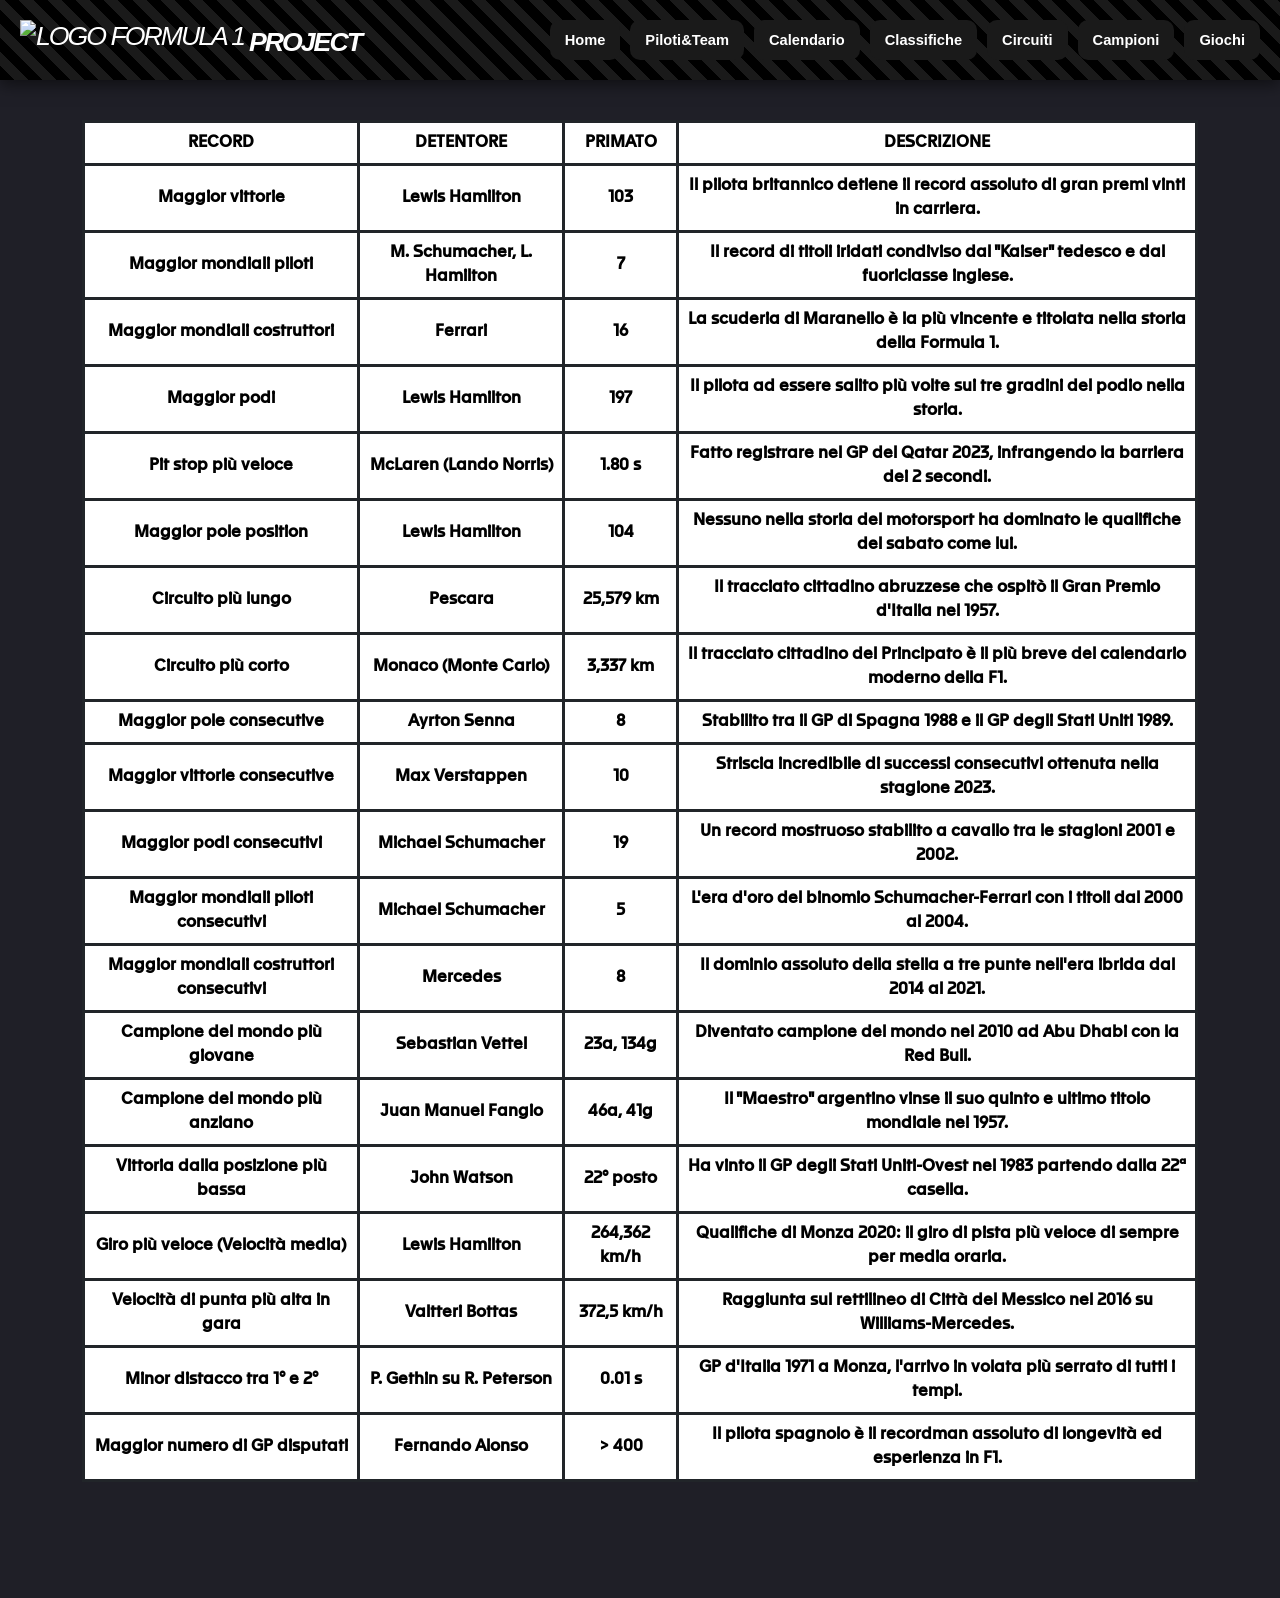
==== campioni.html @ f4c9b11f "Add files via upload" ====
<!DOCTYPE html>
<html lang="it">

<head>
    <meta charset="UTF-8">
    <meta name="viewport" content="width=device-width, initial-scale=1.0">
    <title>ScuderieF12026</title>
    <link href="https://cdn.jsdelivr.net/npm/bootstrap@5.3.8/dist/css/bootstrap.min.css" rel="stylesheet"
        integrity="sha384-sRIl4kxILFvY47J16cr9ZwB07vP4J8+LH7qKQnuqkuIAvNWLzeN8tE5YBujZqJLB" crossorigin="anonymous">
    <link rel="stylesheet" href="css/campioni.css">
</head>

<body>
    <header>
        <h1 class="titoloHeader">
            <img src="Img/f1LogoHeader.png" alt="Logo Formula 1" class="logo">
            <span>PROJECT</span>
        </h1>
        <nav>
            <ul>
                <li><a href="home.html">Home</a></li>
                <li><a href="scuderie.html">Piloti&Team</a></li>
                <li><a href="calendario.html">Calendario</a></li>
                <li><a href="classifiche.html">Classifiche</a></li>
                <li><a href="circuiti.html">Circuiti</a></li>
                <li><a href="campioni.html">Campioni</a></li>
                <li><a href="minigiochi.html">Giochi</a></li>
            </ul>
        </nav>
    </header>
    <div class="container" id="tabRecordCampioni">
        <table class="table table-hover align-middle text-center bg-white bg-opacity-50 border border-dark border-3">
            <thead class="table-group-divider border-bottom border-3 border-dark fw-bold text-uppercase">
                <tr>
                    <th scope="col" class="border border-dark border-3 text-black">RECORD</th>
                    <th scope="col" class="border border-dark border-3 text-black">DETENTORE</th>
                    <th scope="col" class="border border-dark border-3 text-black">PRIMATO</th>
                    <th scope="col" class="border border-dark border-3 text-black">DESCRIZIONE</th>
                </tr>
            </thead>
            <tbody class="table-group-divider">
                <tr>
                    <td class="fw-bold border border-dark border-3 text-black">Maggior vittorie</td>
                    <td class="border border-dark border-3 text-black">Lewis Hamilton</td>
                    <td class="fw-bold border border-dark border-3 text-black">103</td>
                    <td class="border border-dark border-3 text-black">Il pilota britannico detiene il record assoluto di gran premi vinti in carriera.</td>
                </tr>
                <tr>
                    <td class="fw-bold border border-dark border-3 text-black">Maggior mondiali piloti</td>
                    <td class="border border-dark border-3 text-black">M. Schumacher, L. Hamilton</td>
                    <td class="fw-bold border border-dark border-3 text-black">7</td>
                    <td class="border border-dark border-3 text-black">Il record di titoli iridati condiviso dal "Kaiser" tedesco e dal fuoriclasse inglese.</td>
                </tr>
                <tr>
                    <td class="fw-bold border border-dark border-3 text-black">Maggior mondiali costruttori</td>
                    <td class="border border-dark border-3 text-black">Ferrari</td>
                    <td class="fw-bold border border-dark border-3 text-black">16</td>
                    <td class="border border-dark border-3 text-black">La scuderia di Maranello è la più vincente e titolata nella storia della Formula 1.</td>
                </tr>
                <tr>
                    <td class="fw-bold border border-dark border-3 text-black">Maggior podi</td>
                    <td class="border border-dark border-3 text-black">Lewis Hamilton</td>
                    <td class="fw-bold border border-dark border-3 text-black">197</td>
                    <td class="border border-dark border-3 text-black">Il pilota ad essere salito più volte sui tre gradini del podio nella storia.</td>
                </tr>
                <tr>
                    <td class="fw-bold border border-dark border-3 text-black">Pit stop più veloce</td>
                    <td class="border border-dark border-3 text-black">McLaren (Lando Norris)</td>
                    <td class="fw-bold border border-dark border-3 text-black">1.80 s</td>
                    <td class="border border-dark border-3 text-black">Fatto registrare nel GP del Qatar 2023, infrangendo la barriera dei 2 secondi.</td>
                </tr>
                <tr>
                    <td class="fw-bold border border-dark border-3 text-black">Maggior pole position</td>
                    <td class="border border-dark border-3 text-black">Lewis Hamilton</td>
                    <td class="fw-bold border border-dark border-3 text-black">104</td>
                    <td class="border border-dark border-3 text-black">Nessuno nella storia del motorsport ha dominato le qualifiche del sabato come lui.</td>
                </tr>
                <tr>
                    <td class="fw-bold border border-dark border-3 text-black">Circuito più lungo</td>
                    <td class="border border-dark border-3 text-black">Pescara</td>
                    <td class="fw-bold border border-dark border-3 text-black">25,579 km</td>
                    <td class="border border-dark border-3 text-black">Il tracciato cittadino abruzzese che ospitò il Gran Premio d'Italia nel 1957.</td>
                </tr>
                <tr>
                    <td class="fw-bold border border-dark border-3 text-black">Circuito più corto</td>
                    <td class="border border-dark border-3 text-black">Monaco (Monte Carlo)</td>
                    <td class="fw-bold border border-dark border-3 text-black">3,337 km</td>
                    <td class="border border-dark border-3 text-black">Il tracciato cittadino del Principato è il più breve del calendario moderno della F1.</td>
                </tr>
                <tr>
                    <td class="fw-bold border border-dark border-3 text-black">Maggior pole consecutive</td>
                    <td class="border border-dark border-3 text-black">Ayrton Senna</td>
                    <td class="fw-bold border border-dark border-3 text-black">8</td>
                    <td class="border border-dark border-3 text-black">Stabilito tra il GP di Spagna 1988 e il GP degli Stati Uniti 1989.</td>
                </tr>
                <tr>
                    <td class="fw-bold border border-dark border-3 text-black">Maggior vittorie consecutive</td>
                    <td class="border border-dark border-3 text-black">Max Verstappen</td>
                    <td class="fw-bold border border-dark border-3 text-black">10</td>
                    <td class="border border-dark border-3 text-black">Striscia incredibile di successi consecutivi ottenuta nella stagione 2023.</td>
                </tr>
                <tr>
                    <td class="fw-bold border border-dark border-3 text-black">Maggior podi consecutivi</td>
                    <td class="border border-dark border-3 text-black">Michael Schumacher</td>
                    <td class="fw-bold border border-dark border-3 text-black">19</td>
                    <td class="border border-dark border-3 text-black">Un record mostruoso stabilito a cavallo tra le stagioni 2001 e 2002.</td>
                </tr>
                <tr>
                    <td class="fw-bold border border-dark border-3 text-black">Maggior mondiali piloti consecutivi</td>
                    <td class="border border-dark border-3 text-black">Michael Schumacher</td>
                    <td class="fw-bold border border-dark border-3 text-black">5</td>
                    <td class="border border-dark border-3 text-black">L'era d'oro del binomio Schumacher-Ferrari con i titoli dal 2000 al 2004.</td>
                </tr>
                <tr>
                    <td class="fw-bold border border-dark border-3 text-black">Maggior mondiali costruttori consecutivi</td>
                    <td class="border border-dark border-3 text-black">Mercedes</td>
                    <td class="fw-bold border border-dark border-3 text-black">8</td>
                    <td class="border border-dark border-3 text-black">Il dominio assoluto della stella a tre punte nell'era ibrida dal 2014 al 2021.</td>
                </tr>
                <tr>
                    <td class="fw-bold border border-dark border-3 text-black">Campione del mondo più giovane</td>
                    <td class="border border-dark border-3 text-black">Sebastian Vettel</td>
                    <td class="fw-bold border border-dark border-3 text-black">23a, 134g</td>
                    <td class="border border-dark border-3 text-black">Diventato campione del mondo nel 2010 ad Abu Dhabi con la Red Bull.</td>
                </tr>
                <tr>
                    <td class="fw-bold border border-dark border-3 text-black">Campione del mondo più anziano</td>
                    <td class="border border-dark border-3 text-black">Juan Manuel Fangio</td>
                    <td class="fw-bold border border-dark border-3 text-black">46a, 41g</td>
                    <td class="border border-dark border-3 text-black">Il "Maestro" argentino vinse il suo quinto e ultimo titolo mondiale nel 1957.</td>
                </tr>
                <tr>
                    <td class="fw-bold border border-dark border-3 text-black">Vittoria dalla posizione più bassa</td>
                    <td class="border border-dark border-3 text-black">John Watson</td>
                    <td class="fw-bold border border-dark border-3 text-black">22° posto</td>
                    <td class="border border-dark border-3 text-black">Ha vinto il GP degli Stati Uniti-Ovest nel 1983 partendo dalla 22ª casella.</td>
                </tr>
                <tr>
                    <td class="fw-bold border border-dark border-3 text-black">Giro più veloce (Velocità media)</td>
                    <td class="border border-dark border-3 text-black">Lewis Hamilton</td>
                    <td class="fw-bold border border-dark border-3 text-black">264,362 km/h</td>
                    <td class="border border-dark border-3 text-black">Qualifiche di Monza 2020: il giro di pista più veloce di sempre per media oraria.</td>
                </tr>
                <tr>
                    <td class="fw-bold border border-dark border-3 text-black">Velocità di punta più alta in gara</td>
                    <td class="border border-dark border-3 text-black">Valtteri Bottas</td>
                    <td class="fw-bold border border-dark border-3 text-black">372,5 km/h</td>
                    <td class="border border-dark border-3 text-black">Raggiunta sul rettilineo di Città del Messico nel 2016 su Williams-Mercedes.</td>
                </tr>
                <tr>
                    <td class="fw-bold border border-dark border-3 text-black">Minor distacco tra 1° e 2°</td>
                    <td class="border border-dark border-3 text-black">P. Gethin su R. Peterson</td>
                    <td class="fw-bold border border-dark border-3 text-black">0.01 s</td>
                    <td class="border border-dark border-3 text-black">GP d'Italia 1971 a Monza, l'arrivo in volata più serrato di tutti i tempi.</td>
                </tr>
                <tr>
                    <td class="fw-bold border border-dark border-3 text-black">Maggior numero di GP disputati</td>
                    <td class="border border-dark border-3 text-black">Fernando Alonso</td>
                    <td class="fw-bold border border-dark border-3 text-black">&gt; 400</td>
                    <td class="border border-dark border-3 text-black">Il pilota spagnolo è il recordman assoluto di longevità ed esperienza in F1.</td>
                </tr>
            </tbody>
        </table>
    </div>
    <script src="https://cdn.jsdelivr.net/npm/bootstrap@5.3.8/dist/js/bootstrap.bundle.min.js"
        integrity="sha384-FKyoEForCGlyvwx9Hj09JcYn3nv7wiPVlz7YYwJrWVcXK/BmnVDxM+D2scQbITxI"
        crossorigin="anonymous"></script>
</body>

</html>
---- css/campioni.css ----
* {
    margin: 0;
    padding: 0;
    box-sizing: border-box;
}

body {
    background-color: #1f1f27;
    color: white;
    font-weight: bold;
    padding-bottom: 100px;
}

@font-face { 
    font-family: 'Formula1Wide'; 
    src: url('../Font/Formula1-Wide_web_0.ttf') format('truetype'); 
    font-weight: normal; 
    font-style: normal; 
}

@font-face {
    font-family: 'txtTabCampioni';
    src: url('../Font/Apax-TAG-Heuer-Medium.ttf');
}

header {
    height: 80px;
    box-shadow: 0 5px 15px rgba(0,0,0,0.5);
    position: fixed;
    top: 0;
    left: 0;
    width: 100%;
    z-index: 1000;
    padding: 20px;
    display: flex;
    justify-content: space-between;
    align-items: center;
    background-color: #000000;
    background-image: repeating-linear-gradient(
        45deg,
        transparent,
        transparent 10px,
        rgba(255, 255, 255, 0.10) 10px,
        rgba(255, 255, 255, 0.10) 20px
    );
}

.logo {
    height: 40px;
}

.titoloHeader {
    color: white;
    font-family: 'Racing Sans One', sans-serif;
    text-transform: uppercase;
    font-style: italic;
    font-size: 20pt;
    letter-spacing: -2px;
    display: flex;
    align-items: center;
    gap: 5px;
    margin: 0 !important;
}

.titoloHeader span {
    position: relative;
    top: 1.5px;
    font-weight: bold !important;
}

ul {
    display: flex !important;
    list-style-type: none !important;
    gap: 10px !important;
    margin: 0 !important;
    padding: 0 !important;
}

li {
    height: 40px !important;
    padding: 0 15px !important;
    border-radius: 10px !important;
    background-color: #1a1a1a !important;
    display: flex !important;
    align-items: center !important;
    justify-content: center !important;
    transition: transform 0.2s, box-shadow 0.2s !important;
    width: auto !important;
}

li a {
    color: #FFFFFF !important;
    text-decoration: none !important;
    font-size: 11pt !important;
    width: 100% !important;
    text-align: center !important;
    display: block !important;
    font-family: sans-serif !important;
}

li:hover {
    transform: scale(1.05) !important;
    box-shadow: 0 10px 20px rgba(0,0,0,0.3) !important;
    cursor: pointer !important;
    background-color: #2a2a2a !important;
}

#tabRecordCampioni{
    margin-top: 120px;
    font-family: "txtTabCampioni", sans-serif;
}
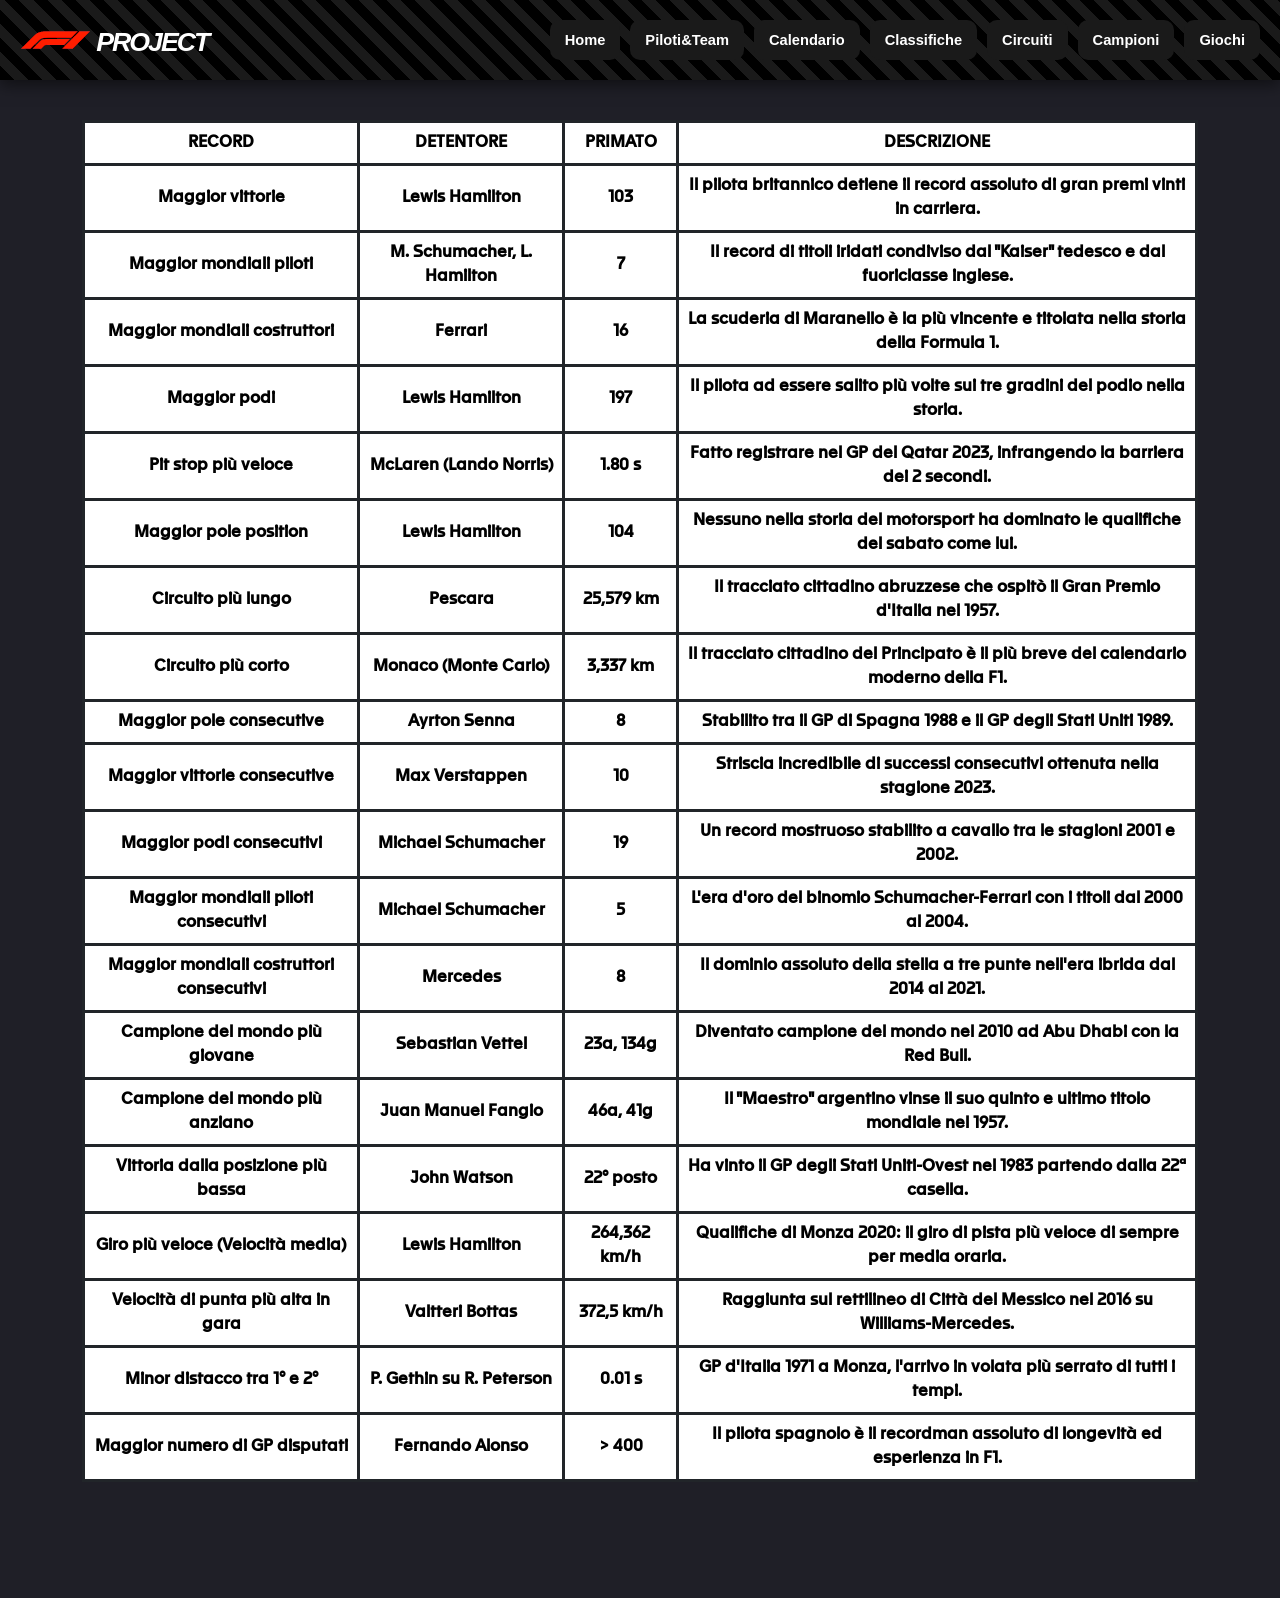
==== commit 3a17c40b: "Aggiornamento grafica" ====
--- a/campioni.html
+++ b/campioni.html
@@ -30,137 +30,137 @@
     </header>
     <div class="container" id="tabRecordCampioni">
         <table class="table table-hover align-middle text-center bg-white bg-opacity-50 border border-dark border-3">
-            <thead class="table-group-divider border-bottom border-3 border-dark fw-bold text-uppercase">
-                <tr>
-                    <th scope="col" class="border border-dark border-3 text-black">RECORD</th>
-                    <th scope="col" class="border border-dark border-3 text-black">DETENTORE</th>
-                    <th scope="col" class="border border-dark border-3 text-black">PRIMATO</th>
-                    <th scope="col" class="border border-dark border-3 text-black">DESCRIZIONE</th>
-                </tr>
-            </thead>
-            <tbody class="table-group-divider">
-                <tr>
-                    <td class="fw-bold border border-dark border-3 text-black">Maggior vittorie</td>
-                    <td class="border border-dark border-3 text-black">Lewis Hamilton</td>
-                    <td class="fw-bold border border-dark border-3 text-black">103</td>
-                    <td class="border border-dark border-3 text-black">Il pilota britannico detiene il record assoluto di gran premi vinti in carriera.</td>
-                </tr>
-                <tr>
-                    <td class="fw-bold border border-dark border-3 text-black">Maggior mondiali piloti</td>
-                    <td class="border border-dark border-3 text-black">M. Schumacher, L. Hamilton</td>
-                    <td class="fw-bold border border-dark border-3 text-black">7</td>
-                    <td class="border border-dark border-3 text-black">Il record di titoli iridati condiviso dal "Kaiser" tedesco e dal fuoriclasse inglese.</td>
-                </tr>
-                <tr>
-                    <td class="fw-bold border border-dark border-3 text-black">Maggior mondiali costruttori</td>
-                    <td class="border border-dark border-3 text-black">Ferrari</td>
-                    <td class="fw-bold border border-dark border-3 text-black">16</td>
-                    <td class="border border-dark border-3 text-black">La scuderia di Maranello è la più vincente e titolata nella storia della Formula 1.</td>
-                </tr>
-                <tr>
-                    <td class="fw-bold border border-dark border-3 text-black">Maggior podi</td>
-                    <td class="border border-dark border-3 text-black">Lewis Hamilton</td>
-                    <td class="fw-bold border border-dark border-3 text-black">197</td>
-                    <td class="border border-dark border-3 text-black">Il pilota ad essere salito più volte sui tre gradini del podio nella storia.</td>
-                </tr>
-                <tr>
-                    <td class="fw-bold border border-dark border-3 text-black">Pit stop più veloce</td>
-                    <td class="border border-dark border-3 text-black">McLaren (Lando Norris)</td>
-                    <td class="fw-bold border border-dark border-3 text-black">1.80 s</td>
-                    <td class="border border-dark border-3 text-black">Fatto registrare nel GP del Qatar 2023, infrangendo la barriera dei 2 secondi.</td>
-                </tr>
-                <tr>
-                    <td class="fw-bold border border-dark border-3 text-black">Maggior pole position</td>
-                    <td class="border border-dark border-3 text-black">Lewis Hamilton</td>
-                    <td class="fw-bold border border-dark border-3 text-black">104</td>
-                    <td class="border border-dark border-3 text-black">Nessuno nella storia del motorsport ha dominato le qualifiche del sabato come lui.</td>
-                </tr>
-                <tr>
-                    <td class="fw-bold border border-dark border-3 text-black">Circuito più lungo</td>
-                    <td class="border border-dark border-3 text-black">Pescara</td>
-                    <td class="fw-bold border border-dark border-3 text-black">25,579 km</td>
-                    <td class="border border-dark border-3 text-black">Il tracciato cittadino abruzzese che ospitò il Gran Premio d'Italia nel 1957.</td>
-                </tr>
-                <tr>
-                    <td class="fw-bold border border-dark border-3 text-black">Circuito più corto</td>
-                    <td class="border border-dark border-3 text-black">Monaco (Monte Carlo)</td>
-                    <td class="fw-bold border border-dark border-3 text-black">3,337 km</td>
-                    <td class="border border-dark border-3 text-black">Il tracciato cittadino del Principato è il più breve del calendario moderno della F1.</td>
-                </tr>
-                <tr>
-                    <td class="fw-bold border border-dark border-3 text-black">Maggior pole consecutive</td>
-                    <td class="border border-dark border-3 text-black">Ayrton Senna</td>
-                    <td class="fw-bold border border-dark border-3 text-black">8</td>
-                    <td class="border border-dark border-3 text-black">Stabilito tra il GP di Spagna 1988 e il GP degli Stati Uniti 1989.</td>
-                </tr>
-                <tr>
-                    <td class="fw-bold border border-dark border-3 text-black">Maggior vittorie consecutive</td>
-                    <td class="border border-dark border-3 text-black">Max Verstappen</td>
-                    <td class="fw-bold border border-dark border-3 text-black">10</td>
-                    <td class="border border-dark border-3 text-black">Striscia incredibile di successi consecutivi ottenuta nella stagione 2023.</td>
-                </tr>
-                <tr>
-                    <td class="fw-bold border border-dark border-3 text-black">Maggior podi consecutivi</td>
-                    <td class="border border-dark border-3 text-black">Michael Schumacher</td>
-                    <td class="fw-bold border border-dark border-3 text-black">19</td>
-                    <td class="border border-dark border-3 text-black">Un record mostruoso stabilito a cavallo tra le stagioni 2001 e 2002.</td>
-                </tr>
-                <tr>
-                    <td class="fw-bold border border-dark border-3 text-black">Maggior mondiali piloti consecutivi</td>
-                    <td class="border border-dark border-3 text-black">Michael Schumacher</td>
-                    <td class="fw-bold border border-dark border-3 text-black">5</td>
-                    <td class="border border-dark border-3 text-black">L'era d'oro del binomio Schumacher-Ferrari con i titoli dal 2000 al 2004.</td>
-                </tr>
-                <tr>
-                    <td class="fw-bold border border-dark border-3 text-black">Maggior mondiali costruttori consecutivi</td>
-                    <td class="border border-dark border-3 text-black">Mercedes</td>
-                    <td class="fw-bold border border-dark border-3 text-black">8</td>
-                    <td class="border border-dark border-3 text-black">Il dominio assoluto della stella a tre punte nell'era ibrida dal 2014 al 2021.</td>
-                </tr>
-                <tr>
-                    <td class="fw-bold border border-dark border-3 text-black">Campione del mondo più giovane</td>
-                    <td class="border border-dark border-3 text-black">Sebastian Vettel</td>
-                    <td class="fw-bold border border-dark border-3 text-black">23a, 134g</td>
-                    <td class="border border-dark border-3 text-black">Diventato campione del mondo nel 2010 ad Abu Dhabi con la Red Bull.</td>
-                </tr>
-                <tr>
-                    <td class="fw-bold border border-dark border-3 text-black">Campione del mondo più anziano</td>
-                    <td class="border border-dark border-3 text-black">Juan Manuel Fangio</td>
-                    <td class="fw-bold border border-dark border-3 text-black">46a, 41g</td>
-                    <td class="border border-dark border-3 text-black">Il "Maestro" argentino vinse il suo quinto e ultimo titolo mondiale nel 1957.</td>
-                </tr>
-                <tr>
-                    <td class="fw-bold border border-dark border-3 text-black">Vittoria dalla posizione più bassa</td>
-                    <td class="border border-dark border-3 text-black">John Watson</td>
-                    <td class="fw-bold border border-dark border-3 text-black">22° posto</td>
-                    <td class="border border-dark border-3 text-black">Ha vinto il GP degli Stati Uniti-Ovest nel 1983 partendo dalla 22ª casella.</td>
-                </tr>
-                <tr>
-                    <td class="fw-bold border border-dark border-3 text-black">Giro più veloce (Velocità media)</td>
-                    <td class="border border-dark border-3 text-black">Lewis Hamilton</td>
-                    <td class="fw-bold border border-dark border-3 text-black">264,362 km/h</td>
-                    <td class="border border-dark border-3 text-black">Qualifiche di Monza 2020: il giro di pista più veloce di sempre per media oraria.</td>
-                </tr>
-                <tr>
-                    <td class="fw-bold border border-dark border-3 text-black">Velocità di punta più alta in gara</td>
-                    <td class="border border-dark border-3 text-black">Valtteri Bottas</td>
-                    <td class="fw-bold border border-dark border-3 text-black">372,5 km/h</td>
-                    <td class="border border-dark border-3 text-black">Raggiunta sul rettilineo di Città del Messico nel 2016 su Williams-Mercedes.</td>
-                </tr>
-                <tr>
-                    <td class="fw-bold border border-dark border-3 text-black">Minor distacco tra 1° e 2°</td>
-                    <td class="border border-dark border-3 text-black">P. Gethin su R. Peterson</td>
-                    <td class="fw-bold border border-dark border-3 text-black">0.01 s</td>
-                    <td class="border border-dark border-3 text-black">GP d'Italia 1971 a Monza, l'arrivo in volata più serrato di tutti i tempi.</td>
-                </tr>
-                <tr>
-                    <td class="fw-bold border border-dark border-3 text-black">Maggior numero di GP disputati</td>
-                    <td class="border border-dark border-3 text-black">Fernando Alonso</td>
-                    <td class="fw-bold border border-dark border-3 text-black">&gt; 400</td>
-                    <td class="border border-dark border-3 text-black">Il pilota spagnolo è il recordman assoluto di longevità ed esperienza in F1.</td>
-                </tr>
-            </tbody>
-        </table>
+    <thead class="table-group-divider border-bottom border-3 border-dark fw-bold text-uppercase">
+        <tr>
+            <th scope="col" class="cella border border-dark border-3 text-black">RECORD</th>
+            <th scope="col" class="cella border border-dark border-3 text-black">DETENTORE</th>
+            <th scope="col" class="cella border border-dark border-3 text-black">PRIMATO</th>
+            <th scope="col" class="cella border border-dark border-3 text-black">DESCRIZIONE</th>
+        </tr>
+    </thead>
+    <tbody class="table-group-divider">
+        <tr>
+            <td class="cella fw-bold border border-dark border-3 text-black">Maggior vittorie</td>
+            <td class="cella border border-dark border-3 text-black">Lewis Hamilton</td>
+            <td class="cella fw-bold border border-dark border-3 text-black">103</td>
+            <td class="cella border border-dark border-3 text-black">Il pilota britannico detiene il record assoluto di gran premi vinti in carriera.</td>
+        </tr>
+        <tr>
+            <td class="cella fw-bold border border-dark border-3 text-black">Maggior mondiali piloti</td>
+            <td class="cella border border-dark border-3 text-black">M. Schumacher, L. Hamilton</td>
+            <td class="cella fw-bold border border-dark border-3 text-black">7</td>
+            <td class="cella border border-dark border-3 text-black">Il record di titoli iridati condiviso dal "Kaiser" tedesco e dal fuoriclasse inglese.</td>
+        </tr>
+        <tr>
+            <td class="cella fw-bold border border-dark border-3 text-black">Maggior mondiali costruttori</td>
+            <td class="cella border border-dark border-3 text-black">Ferrari</td>
+            <td class="cella fw-bold border border-dark border-3 text-black">16</td>
+            <td class="cella border border-dark border-3 text-black">La scuderia di Maranello è la più vincente e titolata nella storia della Formula 1.</td>
+        </tr>
+        <tr>
+            <td class="cella fw-bold border border-dark border-3 text-black">Maggior podi</td>
+            <td class="cella border border-dark border-3 text-black">Lewis Hamilton</td>
+            <td class="cella fw-bold border border-dark border-3 text-black">197</td>
+            <td class="cella border border-dark border-3 text-black">Il pilota ad essere salito più volte sui tre gradini del podio nella storia.</td>
+        </tr>
+        <tr>
+            <td class="cella fw-bold border border-dark border-3 text-black">Pit stop più veloce</td>
+            <td class="cella border border-dark border-3 text-black">McLaren (Lando Norris)</td>
+            <td class="cella fw-bold border border-dark border-3 text-black">1.80 s</td>
+            <td class="cella border border-dark border-3 text-black">Fatto registrare nel GP del Qatar 2023, infrangendo la barriera dei 2 secondi.</td>
+        </tr>
+        <tr>
+            <td class="cella fw-bold border border-dark border-3 text-black">Maggior pole position</td>
+            <td class="cella border border-dark border-3 text-black">Lewis Hamilton</td>
+            <td class="cella fw-bold border border-dark border-3 text-black">104</td>
+            <td class="cella border border-dark border-3 text-black">Nessuno nella storia del motorsport ha dominato le qualifiche del sabato come lui.</td>
+        </tr>
+        <tr>
+            <td class="cella fw-bold border border-dark border-3 text-black">Circuito più lungo</td>
+            <td class="cella border border-dark border-3 text-black">Pescara</td>
+            <td class="cella fw-bold border border-dark border-3 text-black">25,579 km</td>
+            <td class="cella border border-dark border-3 text-black">Il tracciato cittadino abruzzese che ospitò il Gran Premio d'Italia nel 1957.</td>
+        </tr>
+        <tr>
+            <td class="cella fw-bold border border-dark border-3 text-black">Circuito più corto</td>
+            <td class="cella border border-dark border-3 text-black">Monaco (Monte Carlo)</td>
+            <td class="cella fw-bold border border-dark border-3 text-black">3,337 km</td>
+            <td class="cella border border-dark border-3 text-black">Il tracciato cittadino del Principato è il più breve del calendario moderno della F1.</td>
+        </tr>
+        <tr>
+            <td class="cella fw-bold border border-dark border-3 text-black">Maggior pole consecutive</td>
+            <td class="cella border border-dark border-3 text-black">Ayrton Senna</td>
+            <td class="cella fw-bold border border-dark border-3 text-black">8</td>
+            <td class="cella border border-dark border-3 text-black">Stabilito tra il GP di Spagna 1988 e il GP degli Stati Uniti 1989.</td>
+        </tr>
+        <tr>
+            <td class="cella fw-bold border border-dark border-3 text-black">Maggior vittorie consecutive</td>
+            <td class="cella border border-dark border-3 text-black">Max Verstappen</td>
+            <td class="cella fw-bold border border-dark border-3 text-black">10</td>
+            <td class="cella border border-dark border-3 text-black">Striscia incredibile di successi consecutivi ottenuta nella stagione 2023.</td>
+        </tr>
+        <tr>
+            <td class="cella fw-bold border border-dark border-3 text-black">Maggior podi consecutivi</td>
+            <td class="cella border border-dark border-3 text-black">Michael Schumacher</td>
+            <td class="cella fw-bold border border-dark border-3 text-black">19</td>
+            <td class="cella border border-dark border-3 text-black">Un record mostruoso stabilito a cavallo tra le stagioni 2001 e 2002.</td>
+        </tr>
+        <tr>
+            <td class="cella fw-bold border border-dark border-3 text-black">Maggior mondiali piloti consecutivi</td>
+            <td class="cella border border-dark border-3 text-black">Michael Schumacher</td>
+            <td class="cella fw-bold border border-dark border-3 text-black">5</td>
+            <td class="cella border border-dark border-3 text-black">L'era d'oro del binomio Schumacher-Ferrari con i titoli dal 2000 al 2004.</td>
+        </tr>
+        <tr>
+            <td class="cella fw-bold border border-dark border-3 text-black">Maggior mondiali costruttori consecutivi</td>
+            <td class="cella border border-dark border-3 text-black">Mercedes</td>
+            <td class="cella fw-bold border border-dark border-3 text-black">8</td>
+            <td class="cella border border-dark border-3 text-black">Il dominio assoluto della stella a tre punte nell'era ibrida dal 2014 al 2021.</td>
+        </tr>
+        <tr>
+            <td class="cella fw-bold border border-dark border-3 text-black">Campione del mondo più giovane</td>
+            <td class="cella border border-dark border-3 text-black">Sebastian Vettel</td>
+            <td class="cella fw-bold border border-dark border-3 text-black">23a, 134g</td>
+            <td class="cella border border-dark border-3 text-black">Diventato campione del mondo nel 2010 ad Abu Dhabi con la Red Bull.</td>
+        </tr>
+        <tr>
+            <td class="cella fw-bold border border-dark border-3 text-black">Campione del mondo più anziano</td>
+            <td class="cella border border-dark border-3 text-black">Juan Manuel Fangio</td>
+            <td class="cella fw-bold border border-dark border-3 text-black">46a, 41g</td>
+            <td class="cella border border-dark border-3 text-black">Il "Maestro" argentino vinse il suo quinto e ultimo titolo mondiale nel 1957.</td>
+        </tr>
+        <tr>
+            <td class="cella fw-bold border border-dark border-3 text-black">Vittoria dalla posizione più bassa</td>
+            <td class="cella border border-dark border-3 text-black">John Watson</td>
+            <td class="cella fw-bold border border-dark border-3 text-black">22° posto</td>
+            <td class="cella border border-dark border-3 text-black">Ha vinto il GP degli Stati Uniti-Ovest nel 1983 partendo dalla 22ª casella.</td>
+        </tr>
+        <tr>
+            <td class="cella fw-bold border border-dark border-3 text-black">Giro più veloce (Velocità media)</td>
+            <td class="cella border border-dark border-3 text-black">Lewis Hamilton</td>
+            <td class="cella fw-bold border border-dark border-3 text-black">264,362 km/h</td>
+            <td class="cella border border-dark border-3 text-black">Qualifiche di Monza 2020: il giro di pista più veloce di sempre per media oraria.</td>
+        </tr>
+        <tr>
+            <td class="cella fw-bold border border-dark border-3 text-black">Velocità di punta più alta in gara</td>
+            <td class="cella border border-dark border-3 text-black">Valtteri Bottas</td>
+            <td class="cella fw-bold border border-dark border-3 text-black">372,5 km/h</td>
+            <td class="cella border border-dark border-3 text-black">Raggiunta sul rettilineo di Città del Messico nel 2016 su Williams-Mercedes.</td>
+        </tr>
+        <tr>
+            <td class="cella fw-bold border border-dark border-3 text-black">Minor distacco tra 1° e 2°</td>
+            <td class="cella border border-dark border-3 text-black">P. Gethin su R. Peterson</td>
+            <td class="cella fw-bold border border-dark border-3 text-black">0.01 s</td>
+            <td class="cella border border-dark border-3 text-black">GP d'Italia 1971 a Monza, l'arrivo in volata più serrato di tutti i tempi.</td>
+        </tr>
+        <tr>
+            <td class="cella fw-bold border border-dark border-3 text-black">Maggior numero di GP disputati</td>
+            <td class="cella border border-dark border-3 text-black">Fernando Alonso</td>
+            <td class="cella fw-bold border border-dark border-3 text-black">&gt; 400</td>
+            <td class="cella border border-dark border-3 text-black">Il pilota spagnolo è il recordman assoluto di longevità ed esperienza in F1.</td>
+        </tr>
+    </tbody>
+</table>
     </div>
     <script src="https://cdn.jsdelivr.net/npm/bootstrap@5.3.8/dist/js/bootstrap.bundle.min.js"
         integrity="sha384-FKyoEForCGlyvwx9Hj09JcYn3nv7wiPVlz7YYwJrWVcXK/BmnVDxM+D2scQbITxI"
--- a/css/campioni.css
+++ b/css/campioni.css
@@ -108,4 +108,16 @@
 #tabRecordCampioni{
     margin-top: 120px;
     font-family: "txtTabCampioni", sans-serif;
+}
+
+tbody tr {
+    transition: transform 0.2s ease;
+}
+
+tbody tr:hover {
+    transform: scale(1.03);
+}
+
+tbody tr:hover .cella {
+    color: red !important;
 }
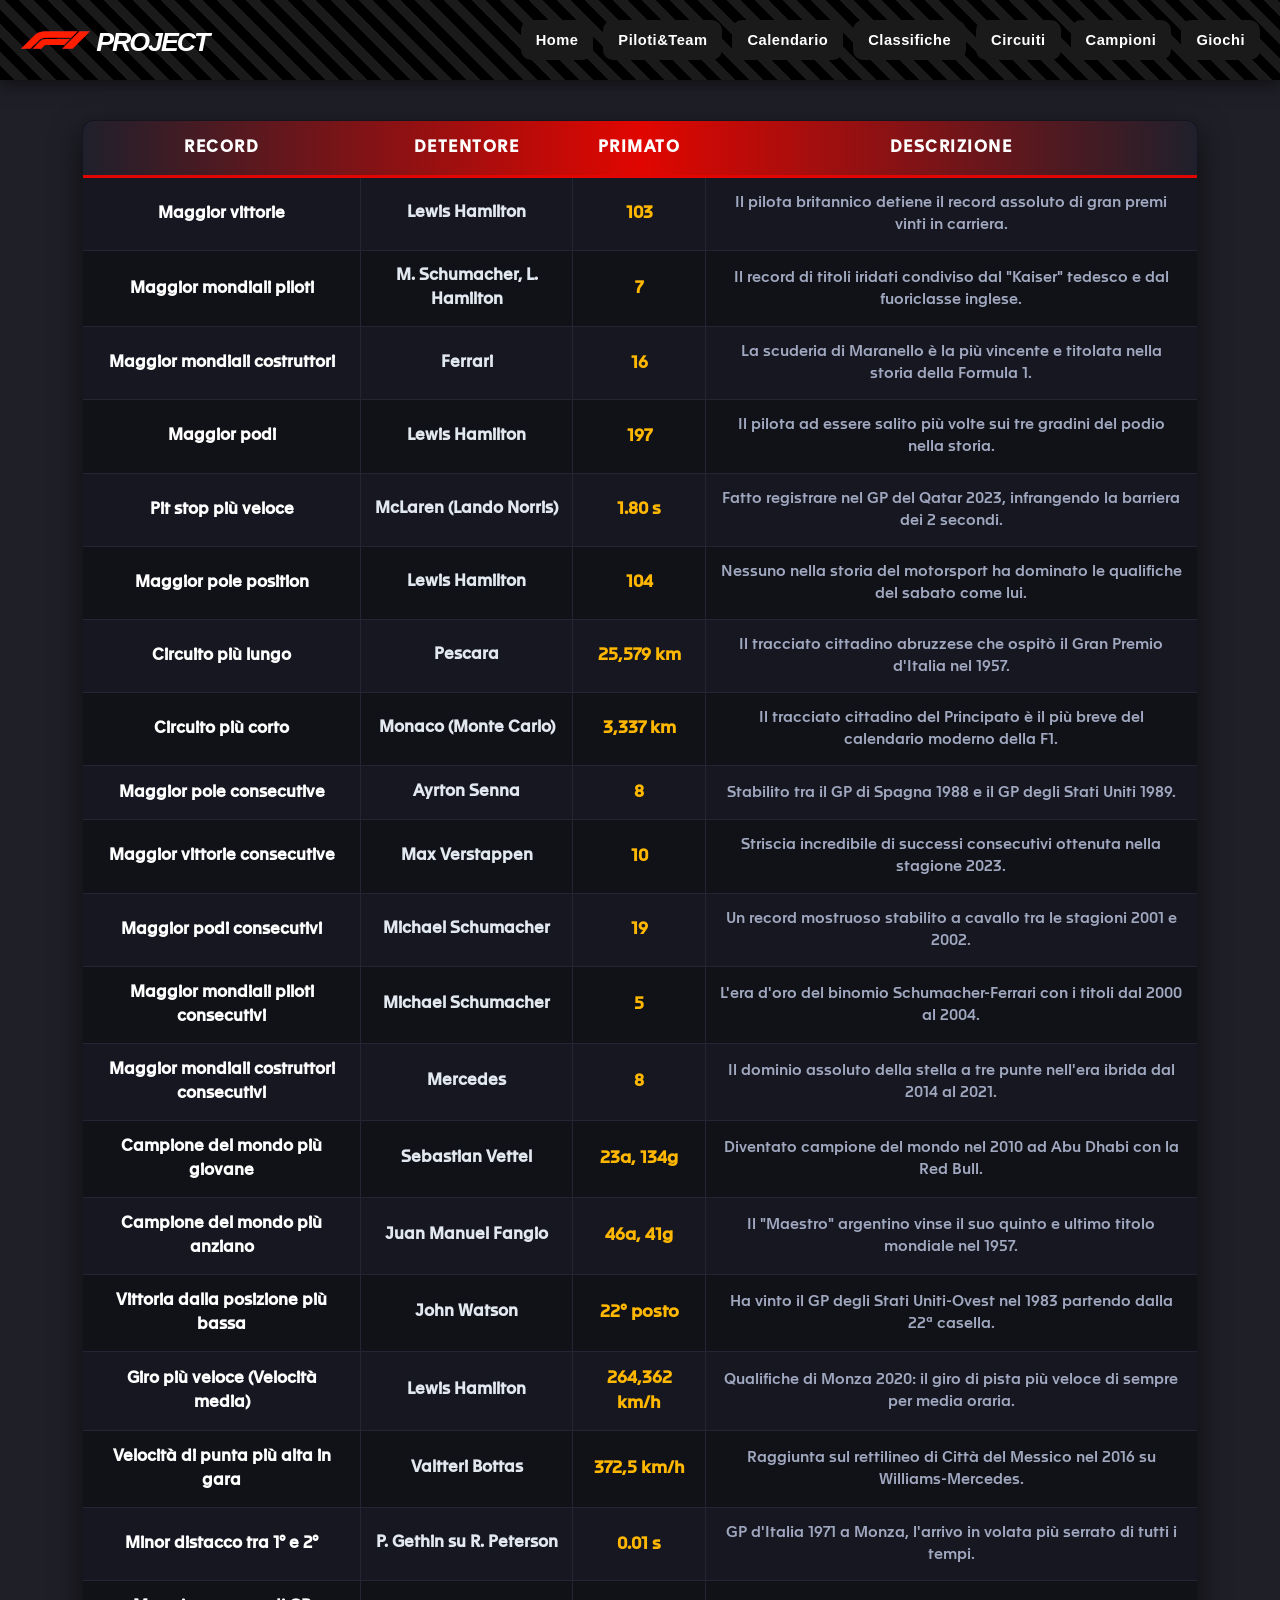
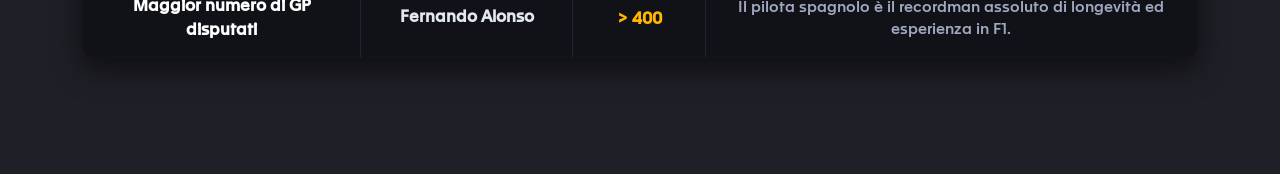
==== commit 69a3b2c2: "Conclusione aggiornamento grafica 2 + correzioni logiche html" ====
--- a/campioni.html
+++ b/campioni.html
@@ -4,7 +4,7 @@
 <head>
     <meta charset="UTF-8">
     <meta name="viewport" content="width=device-width, initial-scale=1.0">
-    <title>ScuderieF12026</title>
+    <title>ScuderieF12026 - Campioni</title>
     <link href="https://cdn.jsdelivr.net/npm/bootstrap@5.3.8/dist/css/bootstrap.min.css" rel="stylesheet"
         integrity="sha384-sRIl4kxILFvY47J16cr9ZwB07vP4J8+LH7qKQnuqkuIAvNWLzeN8tE5YBujZqJLB" crossorigin="anonymous">
     <link rel="stylesheet" href="css/campioni.css">
@@ -28,140 +28,142 @@
             </ul>
         </nav>
     </header>
+
     <div class="container" id="tabRecordCampioni">
-        <table class="table table-hover align-middle text-center bg-white bg-opacity-50 border border-dark border-3">
-    <thead class="table-group-divider border-bottom border-3 border-dark fw-bold text-uppercase">
-        <tr>
-            <th scope="col" class="cella border border-dark border-3 text-black">RECORD</th>
-            <th scope="col" class="cella border border-dark border-3 text-black">DETENTORE</th>
-            <th scope="col" class="cella border border-dark border-3 text-black">PRIMATO</th>
-            <th scope="col" class="cella border border-dark border-3 text-black">DESCRIZIONE</th>
-        </tr>
-    </thead>
-    <tbody class="table-group-divider">
-        <tr>
-            <td class="cella fw-bold border border-dark border-3 text-black">Maggior vittorie</td>
-            <td class="cella border border-dark border-3 text-black">Lewis Hamilton</td>
-            <td class="cella fw-bold border border-dark border-3 text-black">103</td>
-            <td class="cella border border-dark border-3 text-black">Il pilota britannico detiene il record assoluto di gran premi vinti in carriera.</td>
-        </tr>
-        <tr>
-            <td class="cella fw-bold border border-dark border-3 text-black">Maggior mondiali piloti</td>
-            <td class="cella border border-dark border-3 text-black">M. Schumacher, L. Hamilton</td>
-            <td class="cella fw-bold border border-dark border-3 text-black">7</td>
-            <td class="cella border border-dark border-3 text-black">Il record di titoli iridati condiviso dal "Kaiser" tedesco e dal fuoriclasse inglese.</td>
-        </tr>
-        <tr>
-            <td class="cella fw-bold border border-dark border-3 text-black">Maggior mondiali costruttori</td>
-            <td class="cella border border-dark border-3 text-black">Ferrari</td>
-            <td class="cella fw-bold border border-dark border-3 text-black">16</td>
-            <td class="cella border border-dark border-3 text-black">La scuderia di Maranello è la più vincente e titolata nella storia della Formula 1.</td>
-        </tr>
-        <tr>
-            <td class="cella fw-bold border border-dark border-3 text-black">Maggior podi</td>
-            <td class="cella border border-dark border-3 text-black">Lewis Hamilton</td>
-            <td class="cella fw-bold border border-dark border-3 text-black">197</td>
-            <td class="cella border border-dark border-3 text-black">Il pilota ad essere salito più volte sui tre gradini del podio nella storia.</td>
-        </tr>
-        <tr>
-            <td class="cella fw-bold border border-dark border-3 text-black">Pit stop più veloce</td>
-            <td class="cella border border-dark border-3 text-black">McLaren (Lando Norris)</td>
-            <td class="cella fw-bold border border-dark border-3 text-black">1.80 s</td>
-            <td class="cella border border-dark border-3 text-black">Fatto registrare nel GP del Qatar 2023, infrangendo la barriera dei 2 secondi.</td>
-        </tr>
-        <tr>
-            <td class="cella fw-bold border border-dark border-3 text-black">Maggior pole position</td>
-            <td class="cella border border-dark border-3 text-black">Lewis Hamilton</td>
-            <td class="cella fw-bold border border-dark border-3 text-black">104</td>
-            <td class="cella border border-dark border-3 text-black">Nessuno nella storia del motorsport ha dominato le qualifiche del sabato come lui.</td>
-        </tr>
-        <tr>
-            <td class="cella fw-bold border border-dark border-3 text-black">Circuito più lungo</td>
-            <td class="cella border border-dark border-3 text-black">Pescara</td>
-            <td class="cella fw-bold border border-dark border-3 text-black">25,579 km</td>
-            <td class="cella border border-dark border-3 text-black">Il tracciato cittadino abruzzese che ospitò il Gran Premio d'Italia nel 1957.</td>
-        </tr>
-        <tr>
-            <td class="cella fw-bold border border-dark border-3 text-black">Circuito più corto</td>
-            <td class="cella border border-dark border-3 text-black">Monaco (Monte Carlo)</td>
-            <td class="cella fw-bold border border-dark border-3 text-black">3,337 km</td>
-            <td class="cella border border-dark border-3 text-black">Il tracciato cittadino del Principato è il più breve del calendario moderno della F1.</td>
-        </tr>
-        <tr>
-            <td class="cella fw-bold border border-dark border-3 text-black">Maggior pole consecutive</td>
-            <td class="cella border border-dark border-3 text-black">Ayrton Senna</td>
-            <td class="cella fw-bold border border-dark border-3 text-black">8</td>
-            <td class="cella border border-dark border-3 text-black">Stabilito tra il GP di Spagna 1988 e il GP degli Stati Uniti 1989.</td>
-        </tr>
-        <tr>
-            <td class="cella fw-bold border border-dark border-3 text-black">Maggior vittorie consecutive</td>
-            <td class="cella border border-dark border-3 text-black">Max Verstappen</td>
-            <td class="cella fw-bold border border-dark border-3 text-black">10</td>
-            <td class="cella border border-dark border-3 text-black">Striscia incredibile di successi consecutivi ottenuta nella stagione 2023.</td>
-        </tr>
-        <tr>
-            <td class="cella fw-bold border border-dark border-3 text-black">Maggior podi consecutivi</td>
-            <td class="cella border border-dark border-3 text-black">Michael Schumacher</td>
-            <td class="cella fw-bold border border-dark border-3 text-black">19</td>
-            <td class="cella border border-dark border-3 text-black">Un record mostruoso stabilito a cavallo tra le stagioni 2001 e 2002.</td>
-        </tr>
-        <tr>
-            <td class="cella fw-bold border border-dark border-3 text-black">Maggior mondiali piloti consecutivi</td>
-            <td class="cella border border-dark border-3 text-black">Michael Schumacher</td>
-            <td class="cella fw-bold border border-dark border-3 text-black">5</td>
-            <td class="cella border border-dark border-3 text-black">L'era d'oro del binomio Schumacher-Ferrari con i titoli dal 2000 al 2004.</td>
-        </tr>
-        <tr>
-            <td class="cella fw-bold border border-dark border-3 text-black">Maggior mondiali costruttori consecutivi</td>
-            <td class="cella border border-dark border-3 text-black">Mercedes</td>
-            <td class="cella fw-bold border border-dark border-3 text-black">8</td>
-            <td class="cella border border-dark border-3 text-black">Il dominio assoluto della stella a tre punte nell'era ibrida dal 2014 al 2021.</td>
-        </tr>
-        <tr>
-            <td class="cella fw-bold border border-dark border-3 text-black">Campione del mondo più giovane</td>
-            <td class="cella border border-dark border-3 text-black">Sebastian Vettel</td>
-            <td class="cella fw-bold border border-dark border-3 text-black">23a, 134g</td>
-            <td class="cella border border-dark border-3 text-black">Diventato campione del mondo nel 2010 ad Abu Dhabi con la Red Bull.</td>
-        </tr>
-        <tr>
-            <td class="cella fw-bold border border-dark border-3 text-black">Campione del mondo più anziano</td>
-            <td class="cella border border-dark border-3 text-black">Juan Manuel Fangio</td>
-            <td class="cella fw-bold border border-dark border-3 text-black">46a, 41g</td>
-            <td class="cella border border-dark border-3 text-black">Il "Maestro" argentino vinse il suo quinto e ultimo titolo mondiale nel 1957.</td>
-        </tr>
-        <tr>
-            <td class="cella fw-bold border border-dark border-3 text-black">Vittoria dalla posizione più bassa</td>
-            <td class="cella border border-dark border-3 text-black">John Watson</td>
-            <td class="cella fw-bold border border-dark border-3 text-black">22° posto</td>
-            <td class="cella border border-dark border-3 text-black">Ha vinto il GP degli Stati Uniti-Ovest nel 1983 partendo dalla 22ª casella.</td>
-        </tr>
-        <tr>
-            <td class="cella fw-bold border border-dark border-3 text-black">Giro più veloce (Velocità media)</td>
-            <td class="cella border border-dark border-3 text-black">Lewis Hamilton</td>
-            <td class="cella fw-bold border border-dark border-3 text-black">264,362 km/h</td>
-            <td class="cella border border-dark border-3 text-black">Qualifiche di Monza 2020: il giro di pista più veloce di sempre per media oraria.</td>
-        </tr>
-        <tr>
-            <td class="cella fw-bold border border-dark border-3 text-black">Velocità di punta più alta in gara</td>
-            <td class="cella border border-dark border-3 text-black">Valtteri Bottas</td>
-            <td class="cella fw-bold border border-dark border-3 text-black">372,5 km/h</td>
-            <td class="cella border border-dark border-3 text-black">Raggiunta sul rettilineo di Città del Messico nel 2016 su Williams-Mercedes.</td>
-        </tr>
-        <tr>
-            <td class="cella fw-bold border border-dark border-3 text-black">Minor distacco tra 1° e 2°</td>
-            <td class="cella border border-dark border-3 text-black">P. Gethin su R. Peterson</td>
-            <td class="cella fw-bold border border-dark border-3 text-black">0.01 s</td>
-            <td class="cella border border-dark border-3 text-black">GP d'Italia 1971 a Monza, l'arrivo in volata più serrato di tutti i tempi.</td>
-        </tr>
-        <tr>
-            <td class="cella fw-bold border border-dark border-3 text-black">Maggior numero di GP disputati</td>
-            <td class="cella border border-dark border-3 text-black">Fernando Alonso</td>
-            <td class="cella fw-bold border border-dark border-3 text-black">&gt; 400</td>
-            <td class="cella border border-dark border-3 text-black">Il pilota spagnolo è il recordman assoluto di longevità ed esperienza in F1.</td>
-        </tr>
-    </tbody>
-</table>
+        <table class="table align-middle text-center tabella-campioni">
+            <thead>
+                <tr>
+                    <th scope="col" class="cella">RECORD</th>
+                    <th scope="col" class="cella">DETENTORE</th>
+                    <th scope="col" class="cella">PRIMATO</th>
+                    <th scope="col" class="cella">DESCRIZIONE</th>
+                </tr>
+            </thead>
+            <tbody>
+                <tr>
+                    <td class="cella record-titolo">Maggior vittorie</td>
+                    <td class="cella record-detentore">Lewis Hamilton</td>
+                    <td class="cella record-primato">103</td>
+                    <td class="cella record-desc">Il pilota britannico detiene il record assoluto di gran premi vinti in carriera.</td>
+                </tr>
+                <tr>
+                    <td class="cella record-titolo">Maggior mondiali piloti</td>
+                    <td class="cella record-detentore">M. Schumacher, L. Hamilton</td>
+                    <td class="cella record-primato">7</td>
+                    <td class="cella record-desc">Il record di titoli iridati condiviso dal "Kaiser" tedesco e dal fuoriclasse inglese.</td>
+                </tr>
+                <tr>
+                    <td class="cella record-titolo">Maggior mondiali costruttori</td>
+                    <td class="cella record-detentore">Ferrari</td>
+                    <td class="cella record-primato">16</td>
+                    <td class="cella record-desc">La scuderia di Maranello è la più vincente e titolata nella storia della Formula 1.</td>
+                </tr>
+                <tr>
+                    <td class="cella record-titolo">Maggior podi</td>
+                    <td class="cella record-detentore">Lewis Hamilton</td>
+                    <td class="cella record-primato">197</td>
+                    <td class="cella record-desc">Il pilota ad essere salito più volte sui tre gradini del podio nella storia.</td>
+                </tr>
+                <tr>
+                    <td class="cella record-titolo">Pit stop più veloce</td>
+                    <td class="cella record-detentore">McLaren (Lando Norris)</td>
+                    <td class="cella record-primato">1.80 s</td>
+                    <td class="cella record-desc">Fatto registrare nel GP del Qatar 2023, infrangendo la barriera dei 2 secondi.</td>
+                </tr>
+                <tr>
+                    <td class="cella record-titolo">Maggior pole position</td>
+                    <td class="cella record-detentore">Lewis Hamilton</td>
+                    <td class="cella record-primato">104</td>
+                    <td class="cella record-desc">Nessuno nella storia del motorsport ha dominato le qualifiche del sabato come lui.</td>
+                </tr>
+                <tr>
+                    <td class="cella record-titolo">Circuito più lungo</td>
+                    <td class="cella record-detentore">Pescara</td>
+                    <td class="cella record-primato">25,579 km</td>
+                    <td class="cella record-desc">Il tracciato cittadino abruzzese che ospitò il Gran Premio d'Italia nel 1957.</td>
+                </tr>
+                <tr>
+                    <td class="cella record-titolo">Circuito più corto</td>
+                    <td class="cella record-detentore">Monaco (Monte Carlo)</td>
+                    <td class="cella record-primato">3,337 km</td>
+                    <td class="cella record-desc">Il tracciato cittadino del Principato è il più breve del calendario moderno della F1.</td>
+                </tr>
+                <tr>
+                    <td class="cella record-titolo">Maggior pole consecutive</td>
+                    <td class="cella record-detentore">Ayrton Senna</td>
+                    <td class="cella record-primato">8</td>
+                    <td class="cella record-desc">Stabilito tra il GP di Spagna 1988 e il GP degli Stati Uniti 1989.</td>
+                </tr>
+                <tr>
+                    <td class="cella record-titolo">Maggior vittorie consecutive</td>
+                    <td class="cella record-detentore">Max Verstappen</td>
+                    <td class="cella record-primato">10</td>
+                    <td class="cella record-desc">Striscia incredibile di successi consecutivi ottenuta nella stagione 2023.</td>
+                </tr>
+                <tr>
+                    <td class="cella record-titolo">Maggior podi consecutivi</td>
+                    <td class="cella record-detentore">Michael Schumacher</td>
+                    <td class="cella record-primato">19</td>
+                    <td class="cella record-desc">Un record mostruoso stabilito a cavallo tra le stagioni 2001 e 2002.</td>
+                </tr>
+                <tr>
+                    <td class="cella record-titolo">Maggior mondiali piloti consecutivi</td>
+                    <td class="cella record-detentore">Michael Schumacher</td>
+                    <td class="cella record-primato">5</td>
+                    <td class="cella record-desc">L'era d'oro del binomio Schumacher-Ferrari con i titoli dal 2000 al 2004.</td>
+                </tr>
+                <tr>
+                    <td class="cella record-titolo">Maggior mondiali costruttori consecutivi</td>
+                    <td class="cella record-detentore">Mercedes</td>
+                    <td class="cella record-primato">8</td>
+                    <td class="cella record-desc">Il dominio assoluto della stella a tre punte nell'era ibrida dal 2014 al 2021.</td>
+                </tr>
+                <tr>
+                    <td class="cella record-titolo">Campione del mondo più giovane</td>
+                    <td class="cella record-detentore">Sebastian Vettel</td>
+                    <td class="cella record-primato">23a, 134g</td>
+                    <td class="cella record-desc">Diventato campione del mondo nel 2010 ad Abu Dhabi con la Red Bull.</td>
+                </tr>
+                <tr>
+                    <td class="cella record-titolo">Campione del mondo più anziano</td>
+                    <td class="cella record-detentore">Juan Manuel Fangio</td>
+                    <td class="cella record-primato">46a, 41g</td>
+                    <td class="cella record-desc">Il "Maestro" argentino vinse il suo quinto e ultimo titolo mondiale nel 1957.</td>
+                </tr>
+                <tr>
+                    <td class="cella record-titolo">Vittoria dalla posizione più bassa</td>
+                    <td class="cella record-detentore">John Watson</td>
+                    <td class="cella record-primato">22° posto</td>
+                    <td class="cella record-desc">Ha vinto il GP degli Stati Uniti-Ovest nel 1983 partendo dalla 22ª casella.</td>
+                </tr>
+                <tr>
+                    <td class="cella record-titolo">Giro più veloce (Velocità media)</td>
+                    <td class="cella record-detentore">Lewis Hamilton</td>
+                    <td class="cella record-primato">264,362 km/h</td>
+                    <td class="cella record-desc">Qualifiche di Monza 2020: il giro di pista più veloce di sempre per media oraria.</td>
+                </tr>
+                <tr>
+                    <td class="cella record-titolo">Velocità di punta più alta in gara</td>
+                    <td class="cella record-detentore">Valtteri Bottas</td>
+                    <td class="cella record-primato">372,5 km/h</td>
+                    <td class="cella record-desc">Raggiunta sul rettilineo di Città del Messico nel 2016 su Williams-Mercedes.</td>
+                </tr>
+                <tr>
+                    <td class="cella record-titolo">Minor distacco tra 1° e 2°</td>
+                    <td class="cella record-detentore">P. Gethin su R. Peterson</td>
+                    <td class="cella record-primato">0.01 s</td>
+                    <td class="cella record-desc">GP d'Italia 1971 a Monza, l'arrivo in volata più serrato di tutti i tempi.</td>
+                </tr>
+                <tr>
+                    <td class="cella record-titolo">Maggior numero di GP disputati</td>
+                    <td class="cella record-detentore">Fernando Alonso</td>
+                    <td class="cella record-primato">&gt; 400</td>
+                    <td class="cella record-desc">Il pilota spagnolo è il recordman assoluto di longevità ed esperienza in F1.</td>
+                </tr>
+            </tbody>
+        </table>
     </div>
+
     <script src="https://cdn.jsdelivr.net/npm/bootstrap@5.3.8/dist/js/bootstrap.bundle.min.js"
         integrity="sha384-FKyoEForCGlyvwx9Hj09JcYn3nv7wiPVlz7YYwJrWVcXK/BmnVDxM+D2scQbITxI"
         crossorigin="anonymous"></script>
--- a/css/campioni.css
+++ b/css/campioni.css
@@ -23,6 +23,9 @@
     src: url('../Font/Apax-TAG-Heuer-Medium.ttf');
 }
 
+/* ==========================================================
+   HEADER & NAVBAR UNIFICATA
+   ========================================================== */
 header {
     height: 80px;
     box-shadow: 0 5px 15px rgba(0,0,0,0.5);
@@ -92,6 +95,8 @@
     color: #FFFFFF !important;
     text-decoration: none !important;
     font-size: 11pt !important;
+    font-weight: bold !important;
+    letter-spacing: 0.5px;
     width: 100% !important;
     text-align: center !important;
     display: block !important;
@@ -105,11 +110,91 @@
     background-color: #2a2a2a !important;
 }
 
-#tabRecordCampioni{
+/* ==========================================================
+   TABELLA CAMPIONI SCURA (INTEGRATA CON LO SFONDO)
+   ========================================================== */
+#tabRecordCampioni {
     margin-top: 120px;
     font-family: "txtTabCampioni", sans-serif;
 }
 
+/* ANNULLAMENTO SFONDI AUTOMATICI DI BOOTSTRAP */
+.tabella-campioni {
+    --bs-table-bg: transparent !important;
+    --bs-table-color: #ffffff !important;
+    --bs-table-border-color: #2a2c3a !important;
+    --bs-table-accent-bg: transparent !important;
+    --bs-table-hover-bg: transparent !important;
+    background-color: #14151d !important;
+    border-radius: 12px;
+    overflow: hidden;
+    border: 1px solid #2d2f3e !important;
+    box-shadow: 0 10px 30px rgba(0, 0, 0, 0.6);
+}
+
+.tabella-campioni td,
+.tabella-campioni th {
+    box-shadow: none !important; /* Rimuove lo sfondo interno predefinito di Bootstrap */
+}
+
+/* INTESTAZIONE TABELLA */
+.tabella-campioni thead tr {
+    background: linear-gradient(90deg, #1f202c 0%, #e10600 50%, #1f202c 100%) !important;
+    border-bottom: 3px solid #e10600 !important;
+}
+
+.tabella-campioni th {
+    color: #ffffff !important;
+    font-weight: 900 !important;
+    letter-spacing: 1.5px;
+    padding: 15px !important;
+    border: none !important;
+    background: transparent !important;
+}
+
+/* RIGHE TABELLA E CELLE */
+.tabella-campioni tbody tr {
+    background-color: #161720 !important;
+    border-bottom: 1px solid #232533 !important;
+}
+
+.tabella-campioni tbody tr:nth-child(even) {
+    background-color: #111218 !important;
+}
+
+.cella {
+    padding: 14px !important;
+    border: 1px solid #232533 !important;
+}
+
+/* STILI COLONNE PER LEGGIBILITÀ PERFETTA */
+.record-titolo {
+    color: #ffffff !important;
+    font-weight: bold !important;
+    font-size: 1rem;
+}
+
+.record-detentore {
+    color: #e2e8f0 !important;
+    font-weight: 600 !important;
+    font-size: 0.98rem;
+}
+
+.record-primato {
+    color: #ffb700 !important; /* Oro F1 */
+    font-weight: bold !important;
+    font-size: 1.05rem;
+}
+
+.record-desc {
+    color: #a0a8c0 !important;
+    font-weight: normal;
+    font-size: 0.92rem;
+}
+
+/* ==========================================================
+   EFFETTO HOVER ORIGINALE (INVARIATO)
+   ========================================================== */
 tbody tr {
     transition: transform 0.2s ease;
 }
